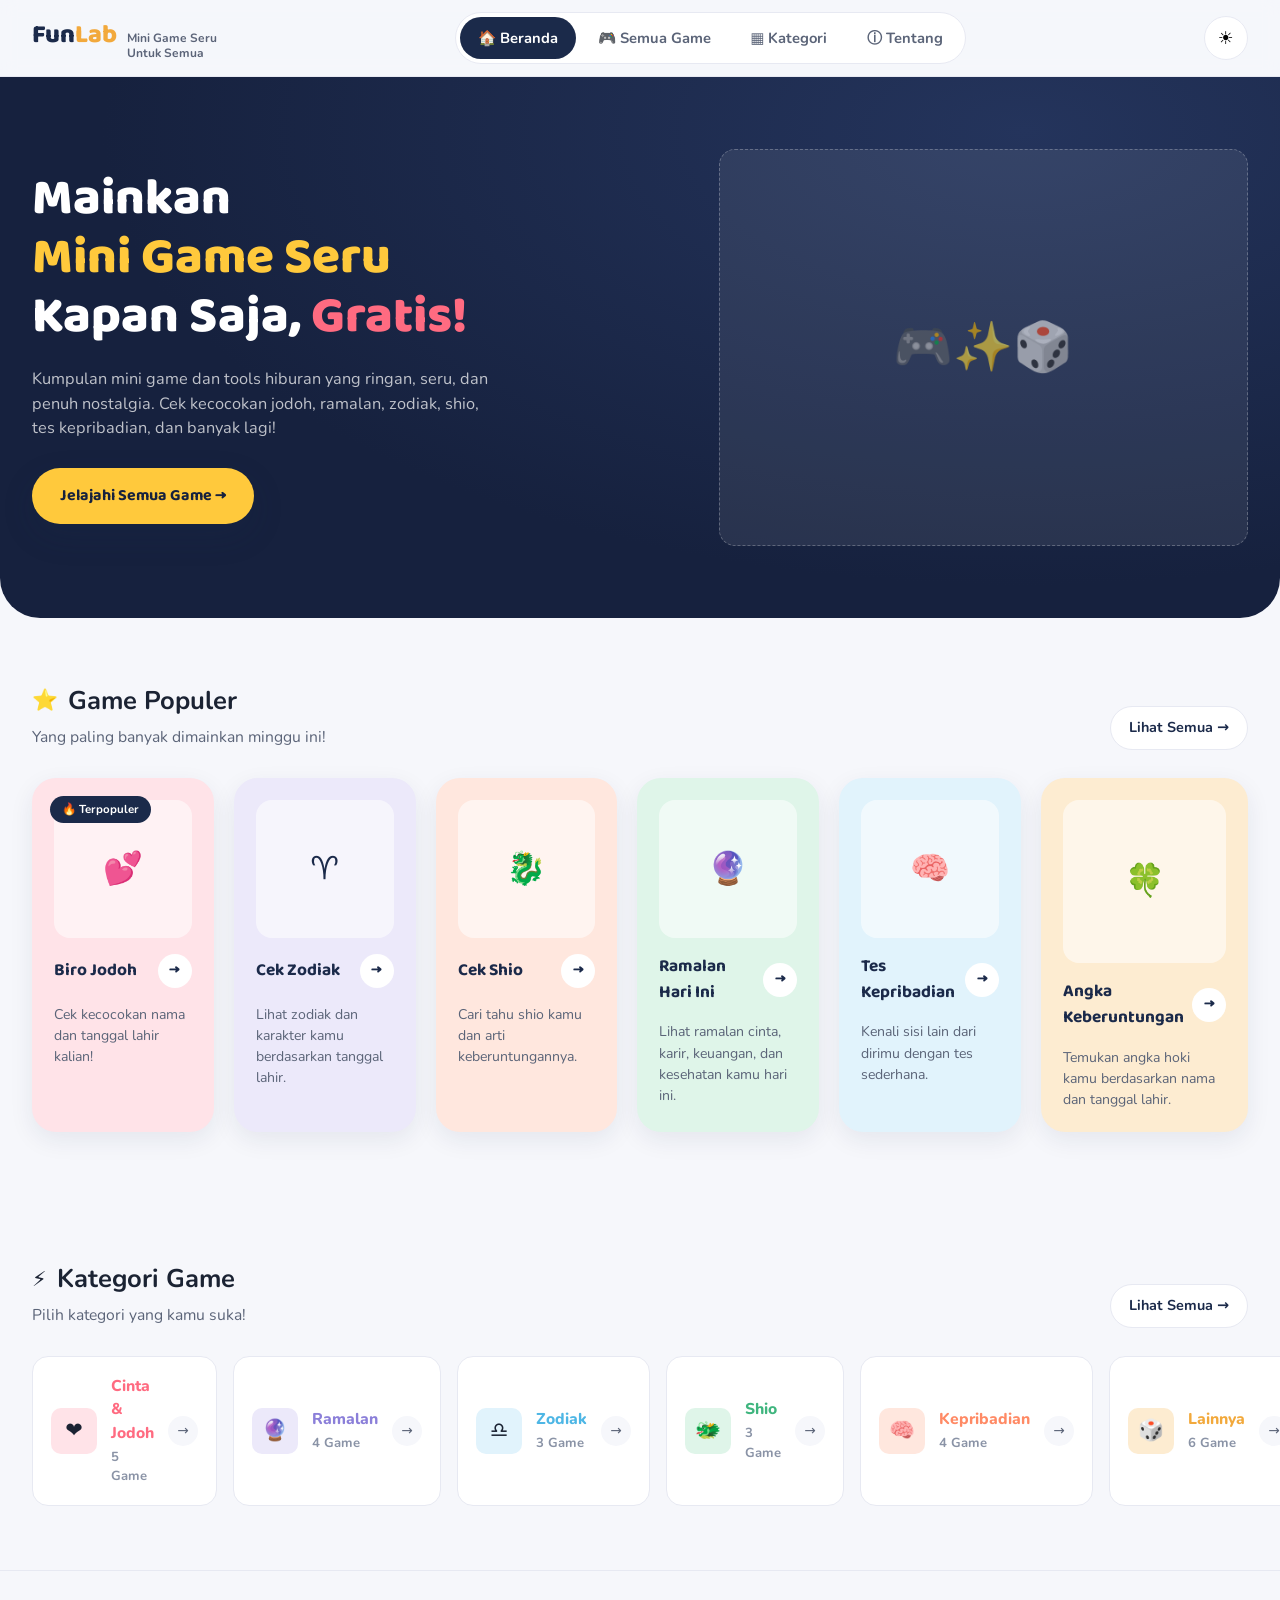
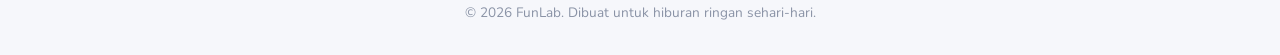
==== index.html @ c27fc66d "Add files via upload" ====
<!DOCTYPE html>
<html lang="id">
<head>
  <meta charset="UTF-8">
  <meta name="viewport" content="width=device-width, initial-scale=1.0">
  <title>FunLab — Mini Game Seru Untuk Semua</title>
  <meta name="description" content="Kumpulan mini game dan tools hiburan ringan: cek kecocokan jodoh, ramalan, zodiak, shio, tes kepribadian, dan banyak lagi.">
  <link rel="stylesheet" href="assets/css/style.css">
</head>
<body>

  <!-- ============ HEADER ============ -->
  <header class="site-header">
    <div class="container">
      <a href="index.html" class="logo">
        <span class="logo-mark">Fun<span>Lab</span></span>
        <span class="logo-tagline">Mini Game Seru<br>Untuk Semua</span>
      </a>

      <nav class="main-nav">
        <a href="index.html" class="active">🏠 Beranda</a>
        <a href="#game-populer">🎮 Semua Game</a>
        <a href="#kategori">▦ Kategori</a>
        <a href="#tentang">ⓘ Tentang</a>
      </nav>

      <button class="theme-toggle" aria-label="Ganti tema">☀️</button>
    </div>
  </header>

  <!-- ============ HERO ============ -->
  <section class="hero">
    <div class="container">
      <div class="hero-copy">
        <h1>Mainkan<br><span class="accent-yellow">Mini Game Seru</span><br>Kapan Saja, <span class="accent-coral">Gratis!</span></h1>
        <p>Kumpulan mini game dan tools hiburan yang ringan, seru, dan penuh nostalgia. Cek kecocokan jodoh, ramalan, zodiak, shio, tes kepribadian, dan banyak lagi!</p>
        <a href="#game-populer" class="btn-primary">Jelajahi Semua Game →</a>
      </div>
      <div class="hero-visual">
        <!-- Placeholder ilustrasi hero — ganti dengan <img src="assets/images/hero-banner.png"> -->
        <div class="img-placeholder" data-asset="hero-banner">🎮✨🎲</div>
      </div>
    </div>
  </section>

  <!-- ============ GAME POPULER ============ -->
  <section class="section" id="game-populer">
    <div class="container">
      <div class="section-head">
        <div>
          <div class="section-title"><span class="icon">⭐</span> Game Populer</div>
          <p class="section-sub">Yang paling banyak dimainkan minggu ini!</p>
        </div>
        <a href="#kategori" class="btn-ghost">Lihat Semua →</a>
      </div>

      <div class="game-grid">

        <a class="game-card" style="--card-bg: var(--coral-100)" href="games/biro-jodoh/index.html" target="_blank" rel="noopener">
          <span class="badge">🔥 Terpopuler</span>
          <div class="img-placeholder" data-asset="icon-biro-jodoh" style="--ph-color: rgba(255,255,255,0.55)">💕</div>
          <h3>Biro Jodoh <span class="arrow">→</span></h3>
          <p>Cek kecocokan nama dan tanggal lahir kalian!</p>
        </a>

        <a class="game-card" style="--card-bg: var(--purple-100)" href="games/cek-zodiak/index.html" target="_blank" rel="noopener">
          <div class="img-placeholder" data-asset="icon-cek-zodiak" style="--ph-color: rgba(255,255,255,0.55)">♈</div>
          <h3>Cek Zodiak <span class="arrow">→</span></h3>
          <p>Lihat zodiak dan karakter kamu berdasarkan tanggal lahir.</p>
        </a>

        <a class="game-card" style="--card-bg: var(--peach-100)" href="games/cek-shio/index.html" target="_blank" rel="noopener">
          <div class="img-placeholder" data-asset="icon-cek-shio" style="--ph-color: rgba(255,255,255,0.55)">🐉</div>
          <h3>Cek Shio <span class="arrow">→</span></h3>
          <p>Cari tahu shio kamu dan arti keberuntungannya.</p>
        </a>

        <a class="game-card" style="--card-bg: var(--green-100)" href="games/ramalan-hari-ini/index.html" target="_blank" rel="noopener">
          <div class="img-placeholder" data-asset="icon-ramalan" style="--ph-color: rgba(255,255,255,0.55)">🔮</div>
          <h3>Ramalan Hari Ini <span class="arrow">→</span></h3>
          <p>Lihat ramalan cinta, karir, keuangan, dan kesehatan kamu hari ini.</p>
        </a>

        <a class="game-card" style="--card-bg: var(--sky-100)" href="games/tes-kepribadian/index.html" target="_blank" rel="noopener">
          <div class="img-placeholder" data-asset="icon-kepribadian" style="--ph-color: rgba(255,255,255,0.55)">🧠</div>
          <h3>Tes Kepribadian <span class="arrow">→</span></h3>
          <p>Kenali sisi lain dari dirimu dengan tes sederhana.</p>
        </a>

        <a class="game-card" style="--card-bg: var(--gold-100)" href="games/angka-keberuntungan/index.html" target="_blank" rel="noopener">
          <div class="img-placeholder" data-asset="icon-angka" style="--ph-color: rgba(255,255,255,0.55)">🍀</div>
          <h3>Angka Keberuntungan <span class="arrow">→</span></h3>
          <p>Temukan angka hoki kamu berdasarkan nama dan tanggal lahir.</p>
        </a>

      </div>
    </div>
  </section>

  <!-- ============ KATEGORI ============ -->
  <section class="section" id="kategori">
    <div class="container">
      <div class="section-head">
        <div>
          <div class="section-title"><span class="icon">⚡</span> Kategori Game</div>
          <p class="section-sub">Pilih kategori yang kamu suka!</p>
        </div>
        <a href="#game-populer" class="btn-ghost">Lihat Semua →</a>
      </div>

      <div class="category-grid">

        <a class="category-card" href="#game-populer" style="--cat-bg: var(--coral-100); --cat-color: var(--coral-500)">
          <div class="icon-box">❤️</div>
          <div>
            <div class="cat-name">Cinta &amp; Jodoh</div>
            <div class="cat-count">5 Game</div>
          </div>
          <div class="cat-arrow">→</div>
        </a>

        <a class="category-card" href="#game-populer" style="--cat-bg: var(--purple-100); --cat-color: var(--purple-500)">
          <div class="icon-box">🔮</div>
          <div>
            <div class="cat-name">Ramalan</div>
            <div class="cat-count">4 Game</div>
          </div>
          <div class="cat-arrow">→</div>
        </a>

        <a class="category-card" href="#game-populer" style="--cat-bg: var(--sky-100); --cat-color: var(--sky-500)">
          <div class="icon-box">♎</div>
          <div>
            <div class="cat-name">Zodiak</div>
            <div class="cat-count">3 Game</div>
          </div>
          <div class="cat-arrow">→</div>
        </a>

        <a class="category-card" href="#game-populer" style="--cat-bg: var(--green-100); --cat-color: var(--green-500)">
          <div class="icon-box">🐲</div>
          <div>
            <div class="cat-name">Shio</div>
            <div class="cat-count">3 Game</div>
          </div>
          <div class="cat-arrow">→</div>
        </a>

        <a class="category-card" href="#game-populer" style="--cat-bg: var(--peach-100); --cat-color: var(--peach-500)">
          <div class="icon-box">🧠</div>
          <div>
            <div class="cat-name">Kepribadian</div>
            <div class="cat-count">4 Game</div>
          </div>
          <div class="cat-arrow">→</div>
        </a>

        <a class="category-card" href="#game-populer" style="--cat-bg: var(--gold-100); --cat-color: var(--gold-500)">
          <div class="icon-box">🎲</div>
          <div>
            <div class="cat-name">Lainnya</div>
            <div class="cat-count">6 Game</div>
          </div>
          <div class="cat-arrow">→</div>
        </a>

      </div>
    </div>
  </section>

  <!-- ============ FOOTER ============ -->
  <footer class="site-footer" id="tentang">
    <div class="container">
      <p>© 2026 FunLab. Dibuat untuk hiburan ringan sehari-hari.</p>
    </div>
  </footer>

  <script src="assets/js/main.js"></script>
</body>
</html>
---- assets/css/style.css ----
/* =========================================================
   FUNLAB — Global Stylesheet
   Dipakai oleh index.html dan semua halaman di /games/*
   ========================================================= */

@import url('https://fonts.googleapis.com/css2?family=Baloo+2:wght@500;600;700;800&family=Nunito:wght@400;600;700;800&display=swap');

:root {
  /* ---- Warna dasar ---- */
  --navy-900: #16213E;
  --navy-800: #1B2A4A;
  --navy-700: #24345C;

  --yellow-500: #FFC93C;
  --yellow-600: #F2A93C;

  --coral-500: #FF6B81;
  --coral-100: #FFE3E8;

  --purple-500: #8B7FD9;
  --purple-100: #ECE9FA;

  --peach-500: #FF8A65;
  --peach-100: #FFE7DE;

  --green-500: #3FB57E;
  --green-100: #DFF5E9;

  --sky-500: #4DB6E5;
  --sky-100: #E1F3FC;

  --gold-500: #F2A93C;
  --gold-100: #FDECD1;

  --bg: #F6F7FB;
  --surface: #FFFFFF;
  --text-900: #1B2333;
  --text-600: #5B6478;
  --text-400: #8A93A6;
  --border: #E7E9F2;

  /* ---- Tipografi ---- */
  --font-display: 'Baloo 2', system-ui, sans-serif;
  --font-body: 'Nunito', system-ui, sans-serif;

  /* ---- Radius & bayangan ---- */
  --radius-lg: 24px;
  --radius-md: 16px;
  --radius-sm: 10px;
  --radius-pill: 999px;

  --shadow-card: 0 8px 24px rgba(27, 42, 74, 0.08);
  --shadow-pop: 0 12px 32px rgba(27, 42, 74, 0.16);
}

* { box-sizing: border-box; }

html {
  scroll-behavior: smooth;
}

body {
  margin: 0;
  font-family: var(--font-body);
  background: var(--bg);
  color: var(--text-900);
  line-height: 1.5;
  -webkit-font-smoothing: antialiased;
}

h1, h2, h3, h4 {
  font-family: var(--font-display);
  margin: 0;
  color: var(--navy-800);
}

p { margin: 0; }

a { text-decoration: none; color: inherit; }

img { max-width: 100%; display: block; }

button { font-family: var(--font-body); cursor: pointer; border: none; }

.container {
  max-width: 1280px;
  margin: 0 auto;
  padding: 0 32px;
}

/* ---- Placeholder gambar ----
   Ganti elemen ini dengan <img src="..."> begitu aset asli sudah ada.
   Warna & ukuran bisa disesuaikan lewat --ph-color di inline style. */
.img-placeholder {
  --ph-color: var(--purple-100);
  background: var(--ph-color);
  border-radius: var(--radius-md);
  display: flex;
  align-items: center;
  justify-content: center;
  color: var(--navy-800);
  font-size: 2rem;
  overflow: hidden;
}

/* =========================================================
   HEADER
   ========================================================= */

.site-header {
  position: sticky;
  top: 0;
  z-index: 50;
  background: rgba(246, 247, 251, 0.9);
  backdrop-filter: blur(8px);
  border-bottom: 1px solid var(--border);
}

.site-header .container {
  display: flex;
  align-items: center;
  justify-content: space-between;
  gap: 24px;
  height: 76px;
}

.logo {
  display: flex;
  align-items: baseline;
  gap: 10px;
}

.logo-mark {
  font-family: var(--font-display);
  font-weight: 800;
  font-size: 1.6rem;
  color: var(--navy-800);
}

.logo-mark span { color: var(--yellow-600); }

.logo-tagline {
  font-size: 0.75rem;
  color: var(--text-600);
  font-weight: 700;
  line-height: 1.2;
  display: none;
}

@media (min-width: 720px) {
  .logo-tagline { display: block; }
}

.main-nav {
  display: flex;
  align-items: center;
  gap: 4px;
  background: var(--surface);
  border: 1px solid var(--border);
  border-radius: var(--radius-pill);
  padding: 4px;
}

.main-nav a {
  display: flex;
  align-items: center;
  gap: 6px;
  padding: 10px 18px;
  border-radius: var(--radius-pill);
  font-weight: 700;
  font-size: 0.92rem;
  color: var(--text-600);
  white-space: nowrap;
}

.main-nav a.active {
  background: var(--navy-800);
  color: #fff;
}

.main-nav { display: none; }

@media (min-width: 960px) {
  .main-nav { display: flex; }
}

.theme-toggle {
  width: 44px;
  height: 44px;
  border-radius: 50%;
  background: var(--surface);
  border: 1px solid var(--border);
  display: flex;
  align-items: center;
  justify-content: center;
  font-size: 1.1rem;
  flex-shrink: 0;
}

/* =========================================================
   HERO
   ========================================================= */

.hero {
  background: radial-gradient(120% 140% at 80% 10%, var(--navy-700) 0%, var(--navy-900) 60%);
  border-radius: 0 0 40px 40px;
  overflow: hidden;
  position: relative;
}

.hero .container {
  display: grid;
  grid-template-columns: 1fr;
  align-items: center;
  gap: 40px;
  padding-top: 56px;
  padding-bottom: 56px;
}

@media (min-width: 900px) {
  .hero .container {
    grid-template-columns: 1.1fr 0.9fr;
    padding-top: 72px;
    padding-bottom: 72px;
  }
}

.hero-copy {
  position: relative;
  z-index: 2;
  color: #fff;
}

.hero-copy h1 {
  color: #fff;
  font-size: clamp(2.2rem, 5vw, 3.2rem);
  font-weight: 800;
  line-height: 1.15;
  margin-bottom: 20px;
}

.hero-copy h1 .accent-yellow { color: var(--yellow-500); }
.hero-copy h1 .accent-coral { color: var(--coral-500); }

.hero-copy p {
  color: rgba(255,255,255,0.72);
  font-size: 1.02rem;
  max-width: 46ch;
  margin-bottom: 28px;
}

.btn-primary {
  display: inline-flex;
  align-items: center;
  gap: 10px;
  background: var(--yellow-500);
  color: var(--navy-900);
  font-family: var(--font-display);
  font-weight: 700;
  font-size: 1rem;
  padding: 16px 28px;
  border-radius: var(--radius-pill);
  box-shadow: var(--shadow-pop);
  transition: transform 0.15s ease;
}

.btn-primary:hover { transform: translateY(-2px); }

.hero-visual {
  position: relative;
  z-index: 1;
  display: flex;
  align-items: center;
  justify-content: center;
}

.hero-visual .img-placeholder {
  width: 100%;
  aspect-ratio: 4 / 3;
  --ph-color: rgba(255,255,255,0.08);
  color: rgba(255,255,255,0.6);
  font-size: 3rem;
  border: 1.5px dashed rgba(255,255,255,0.25);
}

/* =========================================================
   SECTIONS
   ========================================================= */

.section {
  padding: 64px 0;
}

.section-head {
  display: flex;
  align-items: flex-end;
  justify-content: space-between;
  gap: 20px;
  margin-bottom: 28px;
}

.section-title {
  display: flex;
  align-items: center;
  gap: 10px;
  font-size: 1.6rem;
  font-weight: 700;
  margin-bottom: 6px;
}

.section-title .icon { font-size: 1.3rem; }

.section-sub {
  color: var(--text-600);
  font-size: 0.98rem;
}

.btn-ghost {
  display: inline-flex;
  align-items: center;
  gap: 8px;
  background: var(--surface);
  border: 1px solid var(--border);
  padding: 10px 18px;
  border-radius: var(--radius-pill);
  font-weight: 700;
  font-size: 0.9rem;
  color: var(--navy-800);
  white-space: nowrap;
}

/* ---- Grid kartu game populer ---- */

.game-grid {
  display: grid;
  grid-template-columns: repeat(2, 1fr);
  gap: 20px;
}

@media (min-width: 720px) {
  .game-grid { grid-template-columns: repeat(3, 1fr); }
}

@media (min-width: 1080px) {
  .game-grid { grid-template-columns: repeat(6, 1fr); }
}

.game-card {
  background: var(--card-bg, var(--purple-100));
  border-radius: var(--radius-lg);
  padding: 22px;
  display: flex;
  flex-direction: column;
  gap: 16px;
  box-shadow: var(--shadow-card);
  position: relative;
  transition: transform 0.15s ease, box-shadow 0.15s ease;
}

.game-card:hover {
  transform: translateY(-4px);
  box-shadow: var(--shadow-pop);
}

.game-card .img-placeholder {
  width: 100%;
  aspect-ratio: 1 / 1;
  --ph-color: rgba(255,255,255,0.55);
}

.game-card .badge {
  position: absolute;
  top: 18px;
  left: 18px;
  background: var(--navy-800);
  color: #fff;
  font-size: 0.72rem;
  font-weight: 700;
  padding: 5px 12px;
  border-radius: var(--radius-pill);
}

.game-card h3 {
  font-size: 1.08rem;
  display: flex;
  align-items: center;
  justify-content: space-between;
  gap: 8px;
}

.game-card .arrow {
  width: 34px;
  height: 34px;
  border-radius: 50%;
  background: #fff;
  display: flex;
  align-items: center;
  justify-content: center;
  flex-shrink: 0;
  font-size: 0.95rem;
  color: var(--navy-800);
}

.game-card p {
  color: var(--text-600);
  font-size: 0.88rem;
  flex: 1;
}

/* ---- Kategori ---- */

.category-grid {
  display: grid;
  grid-template-columns: 1fr;
  gap: 16px;
}

@media (min-width: 640px) {
  .category-grid { grid-template-columns: repeat(2, 1fr); }
}

@media (min-width: 960px) {
  .category-grid { grid-template-columns: repeat(3, 1fr); }
}

@media (min-width: 1200px) {
  .category-grid { grid-template-columns: repeat(6, 1fr); }
}

.category-card {
  background: var(--surface);
  border: 1px solid var(--border);
  border-radius: var(--radius-md);
  padding: 18px;
  display: flex;
  align-items: center;
  gap: 14px;
}

.category-card .icon-box {
  width: 46px;
  height: 46px;
  border-radius: var(--radius-sm);
  background: var(--cat-bg, var(--coral-100));
  display: flex;
  align-items: center;
  justify-content: center;
  font-size: 1.3rem;
  flex-shrink: 0;
}

.category-card .cat-name {
  font-weight: 800;
  font-size: 0.98rem;
  color: var(--cat-color, var(--coral-500));
  margin-bottom: 2px;
}

.category-card .cat-count {
  font-size: 0.82rem;
  color: var(--text-400);
  font-weight: 700;
}

.category-card .cat-arrow {
  margin-left: auto;
  width: 30px;
  height: 30px;
  border-radius: 50%;
  background: var(--bg);
  display: flex;
  align-items: center;
  justify-content: center;
  font-size: 0.85rem;
  color: var(--text-600);
  flex-shrink: 0;
}

/* =========================================================
   FOOTER
   ========================================================= */

.site-footer {
  border-top: 1px solid var(--border);
  padding: 32px 0;
  color: var(--text-400);
  font-size: 0.85rem;
  text-align: center;
}

/* =========================================================
   MODE GELAP
   Diaktifkan lewat tombol ☀️/🌙 di header (lihat main.js)
   ========================================================= */

body[data-theme="dark"] {
  --bg: #0F1524;
  --surface: #1B2333;
  --text-900: #F2F4FA;
  --text-600: #AEB6CC;
  --text-400: #7C859E;
  --border: #2A3350;
}

body[data-theme="dark"] .site-header {
  background: rgba(15, 21, 36, 0.85);
}

body[data-theme="dark"] h1,
body[data-theme="dark"] h2,
body[data-theme="dark"] h3,
body[data-theme="dark"] h4 {
  color: var(--text-900);
}

/* =========================================================
   HALAMAN GAME (placeholder)
   ========================================================= */

.game-page-hero {
  padding: 48px 0 32px;
}

.game-page-hero .back-link {
  display: inline-flex;
  align-items: center;
  gap: 8px;
  font-weight: 700;
  color: var(--text-600);
  margin-bottom: 20px;
  font-size: 0.92rem;
}

.game-page-hero .icon-box {
  width: 72px;
  height: 72px;
  border-radius: var(--radius-md);
  display: flex;
  align-items: center;
  justify-content: center;
  font-size: 2.2rem;
  margin-bottom: 20px;
  background: var(--cat-bg, var(--purple-100));
}

.game-page-hero h1 {
  font-size: clamp(1.8rem, 4vw, 2.4rem);
  margin-bottom: 12px;
}

.game-page-hero p {
  color: var(--text-600);
  max-width: 60ch;
  font-size: 1rem;
}

.game-panel {
  background: var(--surface);
  border: 1px solid var(--border);
  border-radius: var(--radius-lg);
  padding: 32px;
  box-shadow: var(--shadow-card);
}

.coming-soon {
  display: flex;
  flex-direction: column;
  align-items: center;
  text-align: center;
  gap: 14px;
  padding: 48px 20px;
}

.coming-soon .img-placeholder {
  width: 140px;
  height: 140px;
  border-radius: var(--radius-lg);
  font-size: 3rem;
}

.coming-soon h2 {
  font-size: 1.3rem;
}

.coming-soon p {
  color: var(--text-600);
  max-width: 42ch;
}
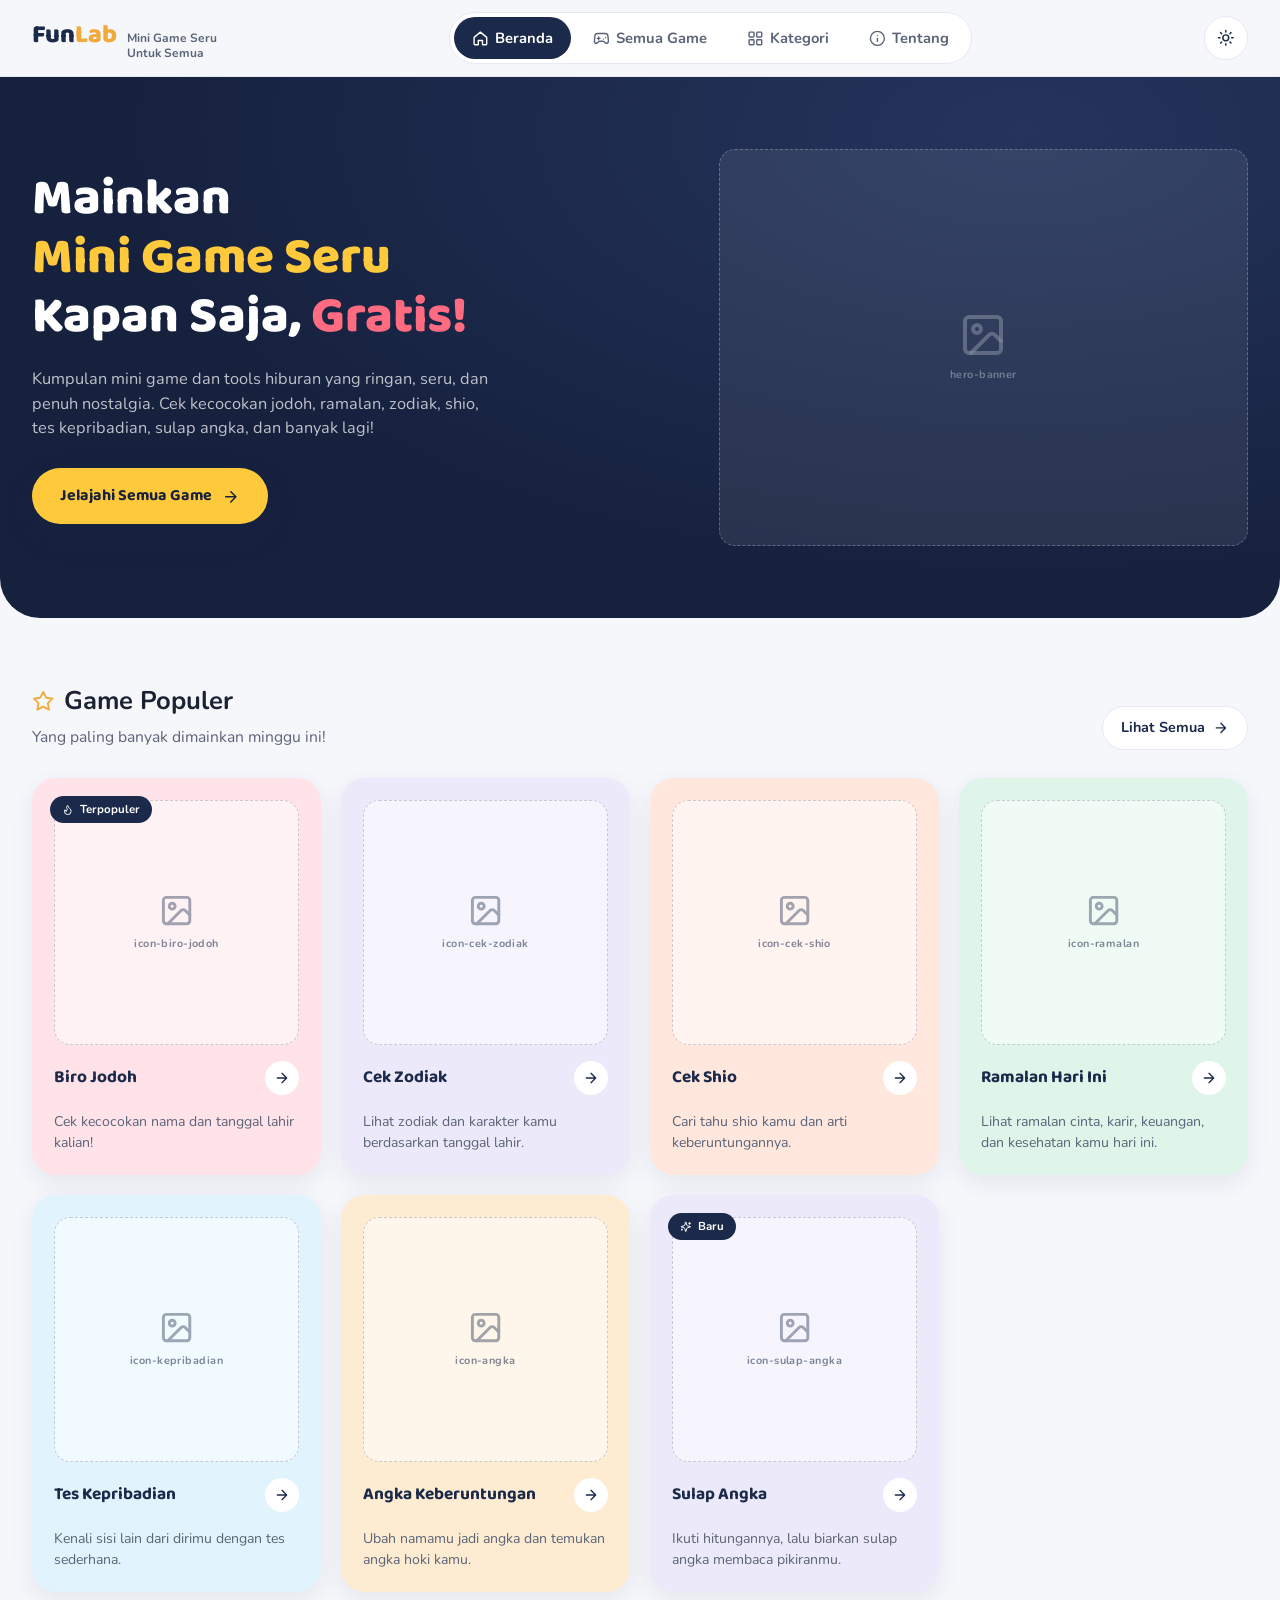
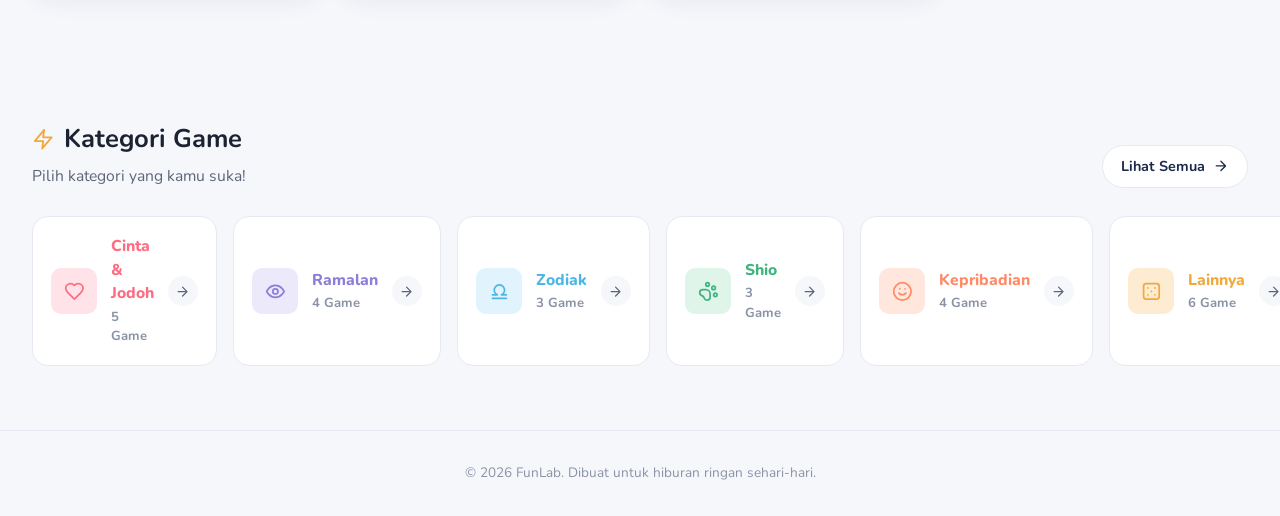
==== commit f7cfe9a0: "Add files via upload" ====
--- a/index.html
+++ b/index.html
@@ -4,7 +4,7 @@
   <meta charset="UTF-8">
   <meta name="viewport" content="width=device-width, initial-scale=1.0">
   <title>FunLab — Mini Game Seru Untuk Semua</title>
-  <meta name="description" content="Kumpulan mini game dan tools hiburan ringan: cek kecocokan jodoh, ramalan, zodiak, shio, tes kepribadian, dan banyak lagi.">
+  <meta name="description" content="Kumpulan mini game dan tools hiburan ringan: cek kecocokan jodoh, ramalan, zodiak, shio, tes kepribadian, sulap angka, dan banyak lagi.">
   <link rel="stylesheet" href="assets/css/style.css">
 </head>
 <body>
@@ -18,13 +18,13 @@
       </a>
 
       <nav class="main-nav">
-        <a href="index.html" class="active">🏠 Beranda</a>
-        <a href="#game-populer">🎮 Semua Game</a>
-        <a href="#kategori">▦ Kategori</a>
-        <a href="#tentang">ⓘ Tentang</a>
+        <a href="index.html" class="active"><i data-icon="home"></i> Beranda</a>
+        <a href="#game-populer"><i data-icon="gamepad"></i> Semua Game</a>
+        <a href="#kategori"><i data-icon="grid"></i> Kategori</a>
+        <a href="#tentang"><i data-icon="info"></i> Tentang</a>
       </nav>
 
-      <button class="theme-toggle" aria-label="Ganti tema">☀️</button>
+      <button class="theme-toggle" type="button" aria-label="Ganti tema"></button>
     </div>
   </header>
 
@@ -33,12 +33,12 @@
     <div class="container">
       <div class="hero-copy">
         <h1>Mainkan<br><span class="accent-yellow">Mini Game Seru</span><br>Kapan Saja, <span class="accent-coral">Gratis!</span></h1>
-        <p>Kumpulan mini game dan tools hiburan yang ringan, seru, dan penuh nostalgia. Cek kecocokan jodoh, ramalan, zodiak, shio, tes kepribadian, dan banyak lagi!</p>
-        <a href="#game-populer" class="btn-primary">Jelajahi Semua Game →</a>
+        <p>Kumpulan mini game dan tools hiburan yang ringan, seru, dan penuh nostalgia. Cek kecocokan jodoh, ramalan, zodiak, shio, tes kepribadian, sulap angka, dan banyak lagi!</p>
+        <a href="#game-populer" class="btn-primary">Jelajahi Semua Game <i data-icon="arrow-right"></i></a>
       </div>
       <div class="hero-visual">
-        <!-- Placeholder ilustrasi hero — ganti dengan <img src="assets/images/hero-banner.png"> -->
-        <div class="img-placeholder" data-asset="hero-banner">🎮✨🎲</div>
+        <!-- Placeholder ilustrasi hero — ganti dengan <img src="assets/images/hero-banner.png" alt="..."> -->
+        <div class="img-placeholder" data-asset="hero-banner"><i data-icon="image"></i></div>
       </div>
     </div>
   </section>
@@ -48,49 +48,56 @@
     <div class="container">
       <div class="section-head">
         <div>
-          <div class="section-title"><span class="icon">⭐</span> Game Populer</div>
+          <div class="section-title"><span class="icon"><i data-icon="star"></i></span> Game Populer</div>
           <p class="section-sub">Yang paling banyak dimainkan minggu ini!</p>
         </div>
-        <a href="#kategori" class="btn-ghost">Lihat Semua →</a>
+        <a href="#kategori" class="btn-ghost">Lihat Semua <i data-icon="arrow-right"></i></a>
       </div>
 
       <div class="game-grid">
 
         <a class="game-card" style="--card-bg: var(--coral-100)" href="games/biro-jodoh/index.html" target="_blank" rel="noopener">
-          <span class="badge">🔥 Terpopuler</span>
-          <div class="img-placeholder" data-asset="icon-biro-jodoh" style="--ph-color: rgba(255,255,255,0.55)">💕</div>
-          <h3>Biro Jodoh <span class="arrow">→</span></h3>
+          <span class="badge"><i data-icon="flame"></i> Terpopuler</span>
+          <div class="img-placeholder" data-asset="icon-biro-jodoh" style="--ph-color: rgba(255,255,255,0.55)"><i data-icon="image"></i></div>
+          <h3>Biro Jodoh <span class="arrow"><i data-icon="arrow-right"></i></span></h3>
           <p>Cek kecocokan nama dan tanggal lahir kalian!</p>
         </a>
 
         <a class="game-card" style="--card-bg: var(--purple-100)" href="games/cek-zodiak/index.html" target="_blank" rel="noopener">
-          <div class="img-placeholder" data-asset="icon-cek-zodiak" style="--ph-color: rgba(255,255,255,0.55)">♈</div>
-          <h3>Cek Zodiak <span class="arrow">→</span></h3>
+          <div class="img-placeholder" data-asset="icon-cek-zodiak" style="--ph-color: rgba(255,255,255,0.55)"><i data-icon="image"></i></div>
+          <h3>Cek Zodiak <span class="arrow"><i data-icon="arrow-right"></i></span></h3>
           <p>Lihat zodiak dan karakter kamu berdasarkan tanggal lahir.</p>
         </a>
 
         <a class="game-card" style="--card-bg: var(--peach-100)" href="games/cek-shio/index.html" target="_blank" rel="noopener">
-          <div class="img-placeholder" data-asset="icon-cek-shio" style="--ph-color: rgba(255,255,255,0.55)">🐉</div>
-          <h3>Cek Shio <span class="arrow">→</span></h3>
+          <div class="img-placeholder" data-asset="icon-cek-shio" style="--ph-color: rgba(255,255,255,0.55)"><i data-icon="image"></i></div>
+          <h3>Cek Shio <span class="arrow"><i data-icon="arrow-right"></i></span></h3>
           <p>Cari tahu shio kamu dan arti keberuntungannya.</p>
         </a>
 
         <a class="game-card" style="--card-bg: var(--green-100)" href="games/ramalan-hari-ini/index.html" target="_blank" rel="noopener">
-          <div class="img-placeholder" data-asset="icon-ramalan" style="--ph-color: rgba(255,255,255,0.55)">🔮</div>
-          <h3>Ramalan Hari Ini <span class="arrow">→</span></h3>
+          <div class="img-placeholder" data-asset="icon-ramalan" style="--ph-color: rgba(255,255,255,0.55)"><i data-icon="image"></i></div>
+          <h3>Ramalan Hari Ini <span class="arrow"><i data-icon="arrow-right"></i></span></h3>
           <p>Lihat ramalan cinta, karir, keuangan, dan kesehatan kamu hari ini.</p>
         </a>
 
         <a class="game-card" style="--card-bg: var(--sky-100)" href="games/tes-kepribadian/index.html" target="_blank" rel="noopener">
-          <div class="img-placeholder" data-asset="icon-kepribadian" style="--ph-color: rgba(255,255,255,0.55)">🧠</div>
-          <h3>Tes Kepribadian <span class="arrow">→</span></h3>
+          <div class="img-placeholder" data-asset="icon-kepribadian" style="--ph-color: rgba(255,255,255,0.55)"><i data-icon="image"></i></div>
+          <h3>Tes Kepribadian <span class="arrow"><i data-icon="arrow-right"></i></span></h3>
           <p>Kenali sisi lain dari dirimu dengan tes sederhana.</p>
         </a>
 
         <a class="game-card" style="--card-bg: var(--gold-100)" href="games/angka-keberuntungan/index.html" target="_blank" rel="noopener">
-          <div class="img-placeholder" data-asset="icon-angka" style="--ph-color: rgba(255,255,255,0.55)">🍀</div>
-          <h3>Angka Keberuntungan <span class="arrow">→</span></h3>
-          <p>Temukan angka hoki kamu berdasarkan nama dan tanggal lahir.</p>
+          <div class="img-placeholder" data-asset="icon-angka" style="--ph-color: rgba(255,255,255,0.55)"><i data-icon="image"></i></div>
+          <h3>Angka Keberuntungan <span class="arrow"><i data-icon="arrow-right"></i></span></h3>
+          <p>Ubah namamu jadi angka dan temukan angka hoki kamu.</p>
+        </a>
+
+        <a class="game-card" style="--card-bg: var(--purple-100)" href="games/sulap-angka/index.html" target="_blank" rel="noopener">
+          <span class="badge"><i data-icon="sparkles"></i> Baru</span>
+          <div class="img-placeholder" data-asset="icon-sulap-angka" style="--ph-color: rgba(255,255,255,0.55)"><i data-icon="image"></i></div>
+          <h3>Sulap Angka <span class="arrow"><i data-icon="arrow-right"></i></span></h3>
+          <p>Ikuti hitungannya, lalu biarkan sulap angka membaca pikiranmu.</p>
         </a>
 
       </div>
@@ -102,66 +109,66 @@
     <div class="container">
       <div class="section-head">
         <div>
-          <div class="section-title"><span class="icon">⚡</span> Kategori Game</div>
+          <div class="section-title"><span class="icon"><i data-icon="zap"></i></span> Kategori Game</div>
           <p class="section-sub">Pilih kategori yang kamu suka!</p>
         </div>
-        <a href="#game-populer" class="btn-ghost">Lihat Semua →</a>
+        <a href="#game-populer" class="btn-ghost">Lihat Semua <i data-icon="arrow-right"></i></a>
       </div>
 
       <div class="category-grid">
 
         <a class="category-card" href="#game-populer" style="--cat-bg: var(--coral-100); --cat-color: var(--coral-500)">
-          <div class="icon-box">❤️</div>
+          <div class="icon-box"><i data-icon="heart"></i></div>
           <div>
             <div class="cat-name">Cinta &amp; Jodoh</div>
             <div class="cat-count">5 Game</div>
           </div>
-          <div class="cat-arrow">→</div>
+          <div class="cat-arrow"><i data-icon="arrow-right"></i></div>
         </a>
 
         <a class="category-card" href="#game-populer" style="--cat-bg: var(--purple-100); --cat-color: var(--purple-500)">
-          <div class="icon-box">🔮</div>
+          <div class="icon-box"><i data-icon="eye"></i></div>
           <div>
             <div class="cat-name">Ramalan</div>
             <div class="cat-count">4 Game</div>
           </div>
-          <div class="cat-arrow">→</div>
+          <div class="cat-arrow"><i data-icon="arrow-right"></i></div>
         </a>
 
         <a class="category-card" href="#game-populer" style="--cat-bg: var(--sky-100); --cat-color: var(--sky-500)">
-          <div class="icon-box">♎</div>
+          <div class="icon-box"><i data-icon="z-libra"></i></div>
           <div>
             <div class="cat-name">Zodiak</div>
             <div class="cat-count">3 Game</div>
           </div>
-          <div class="cat-arrow">→</div>
+          <div class="cat-arrow"><i data-icon="arrow-right"></i></div>
         </a>
 
         <a class="category-card" href="#game-populer" style="--cat-bg: var(--green-100); --cat-color: var(--green-500)">
-          <div class="icon-box">🐲</div>
+          <div class="icon-box"><i data-icon="paw"></i></div>
           <div>
             <div class="cat-name">Shio</div>
             <div class="cat-count">3 Game</div>
           </div>
-          <div class="cat-arrow">→</div>
+          <div class="cat-arrow"><i data-icon="arrow-right"></i></div>
         </a>
 
         <a class="category-card" href="#game-populer" style="--cat-bg: var(--peach-100); --cat-color: var(--peach-500)">
-          <div class="icon-box">🧠</div>
+          <div class="icon-box"><i data-icon="smile"></i></div>
           <div>
             <div class="cat-name">Kepribadian</div>
             <div class="cat-count">4 Game</div>
           </div>
-          <div class="cat-arrow">→</div>
+          <div class="cat-arrow"><i data-icon="arrow-right"></i></div>
         </a>
 
         <a class="category-card" href="#game-populer" style="--cat-bg: var(--gold-100); --cat-color: var(--gold-500)">
-          <div class="icon-box">🎲</div>
+          <div class="icon-box"><i data-icon="dice"></i></div>
           <div>
             <div class="cat-name">Lainnya</div>
             <div class="cat-count">6 Game</div>
           </div>
-          <div class="cat-arrow">→</div>
+          <div class="cat-arrow"><i data-icon="arrow-right"></i></div>
         </a>
 
       </div>
@@ -175,6 +182,7 @@
     </div>
   </footer>
 
+  <script src="assets/js/icons.js"></script>
   <script src="assets/js/main.js"></script>
 </body>
 </html>
--- a/assets/css/style.css
+++ b/assets/css/style.css
@@ -89,18 +89,33 @@
 }
 
 /* ---- Placeholder gambar ----
-   Ganti elemen ini dengan <img src="..."> begitu aset asli sudah ada.
-   Warna & ukuran bisa disesuaikan lewat --ph-color di inline style. */
+   Kotak kosong penanda tempat aset. Label kecil di bawah icon menunjukkan
+   nama aset (atribut data-asset). Ganti elemen ini dengan <img src="...">
+   begitu aset asli sudah ada. Warna diatur lewat --ph-color di inline style. */
 .img-placeholder {
   --ph-color: var(--purple-100);
   background: var(--ph-color);
   border-radius: var(--radius-md);
   display: flex;
-  align-items: center;
-  justify-content: center;
+  flex-direction: column;
+  align-items: center;
+  justify-content: center;
+  gap: 8px;
   color: var(--navy-800);
-  font-size: 2rem;
+  font-size: 2.2rem;
   overflow: hidden;
+  border: 1.5px dashed rgba(27, 42, 74, 0.22);
+}
+
+.img-placeholder .fl-icon { opacity: 0.4; }
+
+.img-placeholder::after {
+  content: attr(data-asset);
+  font-family: var(--font-body);
+  font-size: 0.68rem;
+  font-weight: 700;
+  letter-spacing: 0.04em;
+  opacity: 0.55;
 }
 
 /* =========================================================
@@ -280,7 +295,7 @@
   --ph-color: rgba(255,255,255,0.08);
   color: rgba(255,255,255,0.6);
   font-size: 3rem;
-  border: 1.5px dashed rgba(255,255,255,0.25);
+  border-color: rgba(255,255,255,0.25);
 }
 
 /* =========================================================
@@ -342,7 +357,7 @@
 }
 
 @media (min-width: 1080px) {
-  .game-grid { grid-template-columns: repeat(6, 1fr); }
+  .game-grid { grid-template-columns: repeat(4, 1fr); }
 }
 
 .game-card {
@@ -490,7 +505,7 @@
 
 /* =========================================================
    MODE GELAP
-   Diaktifkan lewat tombol ☀️/🌙 di header (lihat main.js)
+   Diaktifkan lewat tombol tema di header (lihat main.js)
    ========================================================= */
 
 body[data-theme="dark"] {
@@ -586,3 +601,157 @@
   color: var(--text-600);
   max-width: 42ch;
 }
+
+/* =========================================================
+   IKON (SVG inline — lihat assets/js/icons.js)
+   ========================================================= */
+
+[data-icon] {
+  display: inline-flex;
+  align-items: center;
+  justify-content: center;
+  font-style: normal;
+  line-height: 0;
+}
+
+.fl-icon {
+  width: 1em;
+  height: 1em;
+  flex-shrink: 0;
+}
+
+.main-nav a .fl-icon { font-size: 1.05rem; }
+
+.section-title .icon {
+  display: inline-flex;
+  font-size: 1.4rem;
+  color: var(--yellow-600);
+}
+
+.btn-primary .fl-icon,
+.btn-ghost .fl-icon { font-size: 1.1em; }
+
+.theme-toggle { color: var(--navy-800); }
+body[data-theme="dark"] .theme-toggle { color: var(--yellow-500); }
+
+.game-card .badge {
+  display: inline-flex;
+  align-items: center;
+  gap: 6px;
+}
+
+.game-card .arrow .fl-icon { font-size: 1rem; }
+.category-card .icon-box { color: var(--cat-color, var(--coral-500)); }
+.game-page-hero .icon-box { color: var(--navy-800); }
+.category-card .cat-arrow .fl-icon { font-size: 0.95rem; }
+
+.back-link .fl-icon { font-size: 1.1em; }
+
+@keyframes fl-spin { to { transform: rotate(360deg); } }
+
+/* =========================================================
+   KOMPONEN GAME (dipakai bersama oleh halaman /games/*)
+   ========================================================= */
+
+[hidden] { display: none !important; }
+
+button:focus-visible,
+a:focus-visible,
+.input:focus-visible,
+.select:focus-visible {
+  outline: 3px solid var(--purple-500);
+  outline-offset: 2px;
+}
+
+.form-field label {
+  display: block;
+  font-weight: 800;
+  font-size: 0.85rem;
+  color: var(--text-600);
+  margin-bottom: 6px;
+}
+
+.input,
+.select {
+  width: 100%;
+  padding: 13px 14px;
+  border: 1.5px solid var(--border);
+  border-radius: var(--radius-sm);
+  background: var(--surface);
+  color: var(--text-900);
+  font-family: var(--font-body);
+  font-size: 1rem;
+}
+
+.input::placeholder { color: var(--text-400); }
+
+.input:focus,
+.select:focus {
+  outline: none;
+  border-color: var(--purple-500);
+  box-shadow: 0 0 0 3px rgba(139, 127, 217, 0.25);
+}
+
+.btn {
+  display: inline-flex;
+  align-items: center;
+  justify-content: center;
+  gap: 10px;
+  padding: 14px 26px;
+  border-radius: var(--radius-pill);
+  font-family: var(--font-display);
+  font-weight: 700;
+  font-size: 1rem;
+  transition: transform 0.15s ease, filter 0.15s ease;
+}
+
+.btn .fl-icon { font-size: 1.15em; }
+.btn:hover:not(:disabled) { transform: translateY(-2px); }
+.btn:disabled { opacity: 0.5; cursor: not-allowed; }
+.btn-block { width: 100%; }
+
+.btn-secondary {
+  background: var(--bg);
+  border: 1px solid var(--border);
+  color: var(--text-900);
+}
+
+.form-error {
+  margin-top: 14px;
+  text-align: center;
+  font-weight: 800;
+  color: var(--coral-500);
+}
+
+.note {
+  text-align: center;
+  color: var(--text-400);
+  font-size: 0.82rem;
+  margin-top: 12px;
+}
+
+.pill {
+  display: inline-flex;
+  align-items: center;
+  gap: 6px;
+  background: var(--surface);
+  border: 1px solid var(--border);
+  border-radius: var(--radius-pill);
+  padding: 7px 14px;
+  font-weight: 800;
+  font-size: 0.85rem;
+}
+
+/* Kartu pastel di mode gelap: teks harus tetap gelap agar terbaca */
+body[data-theme="dark"] .game-card h3 { color: var(--navy-800); }
+body[data-theme="dark"] .game-card p { color: #4A5468; }
+body[data-theme="dark"] .coming-soon .img-placeholder { color: var(--navy-800); }
+
+@media (prefers-reduced-motion: reduce) {
+  *, *::before, *::after {
+    animation-duration: 0.01ms !important;
+    animation-iteration-count: 1 !important;
+    transition-duration: 0.01ms !important;
+    scroll-behavior: auto !important;
+  }
+}
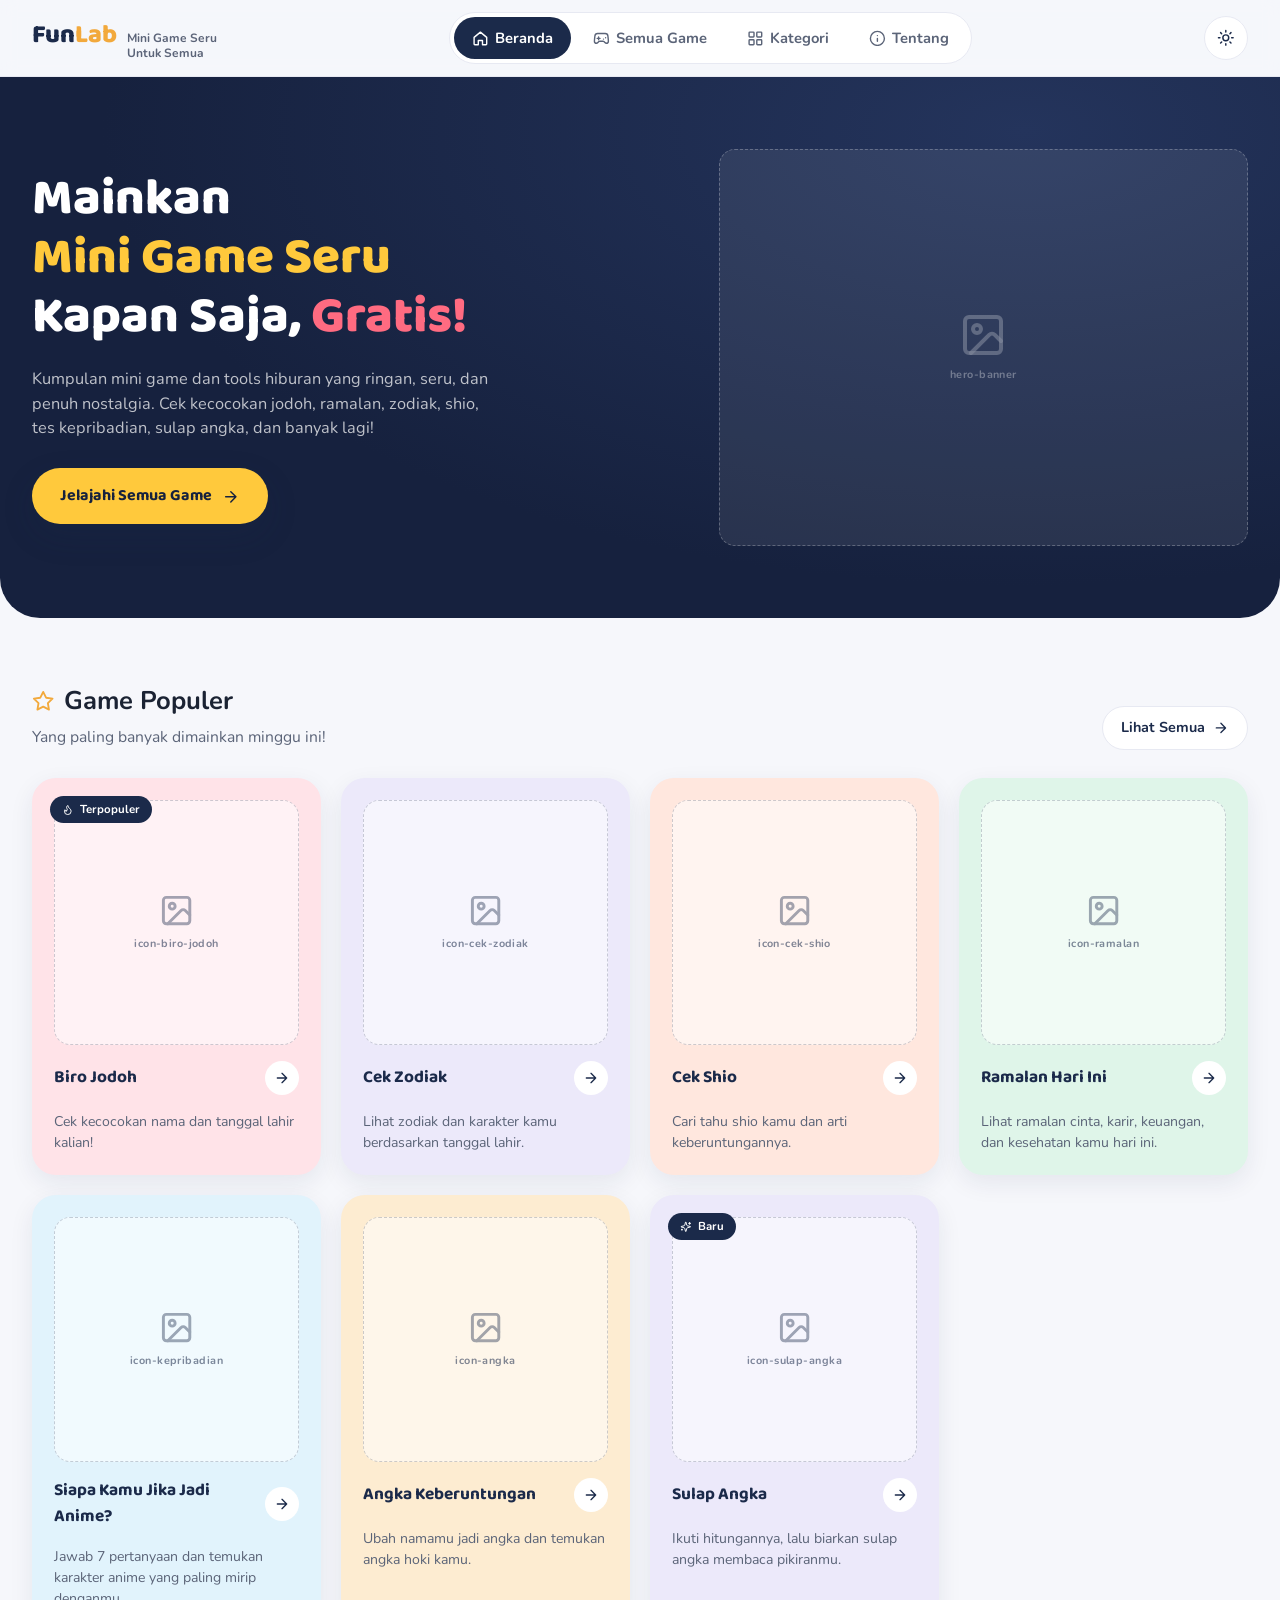
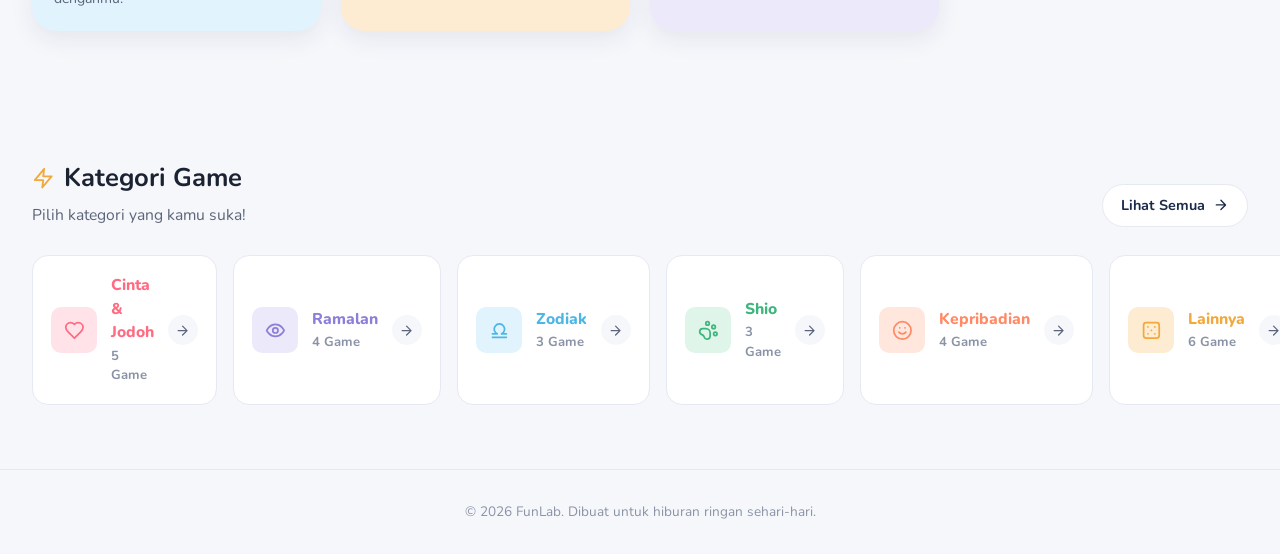
==== commit 18e62ed7: "Add files via upload" ====
--- a/index.html
+++ b/index.html
@@ -83,8 +83,8 @@
 
         <a class="game-card" style="--card-bg: var(--sky-100)" href="games/tes-kepribadian/index.html" target="_blank" rel="noopener">
           <div class="img-placeholder" data-asset="icon-kepribadian" style="--ph-color: rgba(255,255,255,0.55)"><i data-icon="image"></i></div>
-          <h3>Tes Kepribadian <span class="arrow"><i data-icon="arrow-right"></i></span></h3>
-          <p>Kenali sisi lain dari dirimu dengan tes sederhana.</p>
+          <h3>Siapa Kamu Jika Jadi Anime? <span class="arrow"><i data-icon="arrow-right"></i></span></h3>
+          <p>Jawab 7 pertanyaan dan temukan karakter anime yang paling mirip denganmu.</p>
         </a>
 
         <a class="game-card" style="--card-bg: var(--gold-100)" href="games/angka-keberuntungan/index.html" target="_blank" rel="noopener">
--- a/assets/css/style.css
+++ b/assets/css/style.css
@@ -536,16 +536,6 @@
   padding: 48px 0 32px;
 }
 
-.game-page-hero .back-link {
-  display: inline-flex;
-  align-items: center;
-  gap: 8px;
-  font-weight: 700;
-  color: var(--text-600);
-  margin-bottom: 20px;
-  font-size: 0.92rem;
-}
-
 .game-page-hero .icon-box {
   width: 72px;
   height: 72px;
@@ -644,8 +634,6 @@
 .category-card .icon-box { color: var(--cat-color, var(--coral-500)); }
 .game-page-hero .icon-box { color: var(--navy-800); }
 .category-card .cat-arrow .fl-icon { font-size: 0.95rem; }
-
-.back-link .fl-icon { font-size: 1.1em; }
 
 @keyframes fl-spin { to { transform: rotate(360deg); } }
 
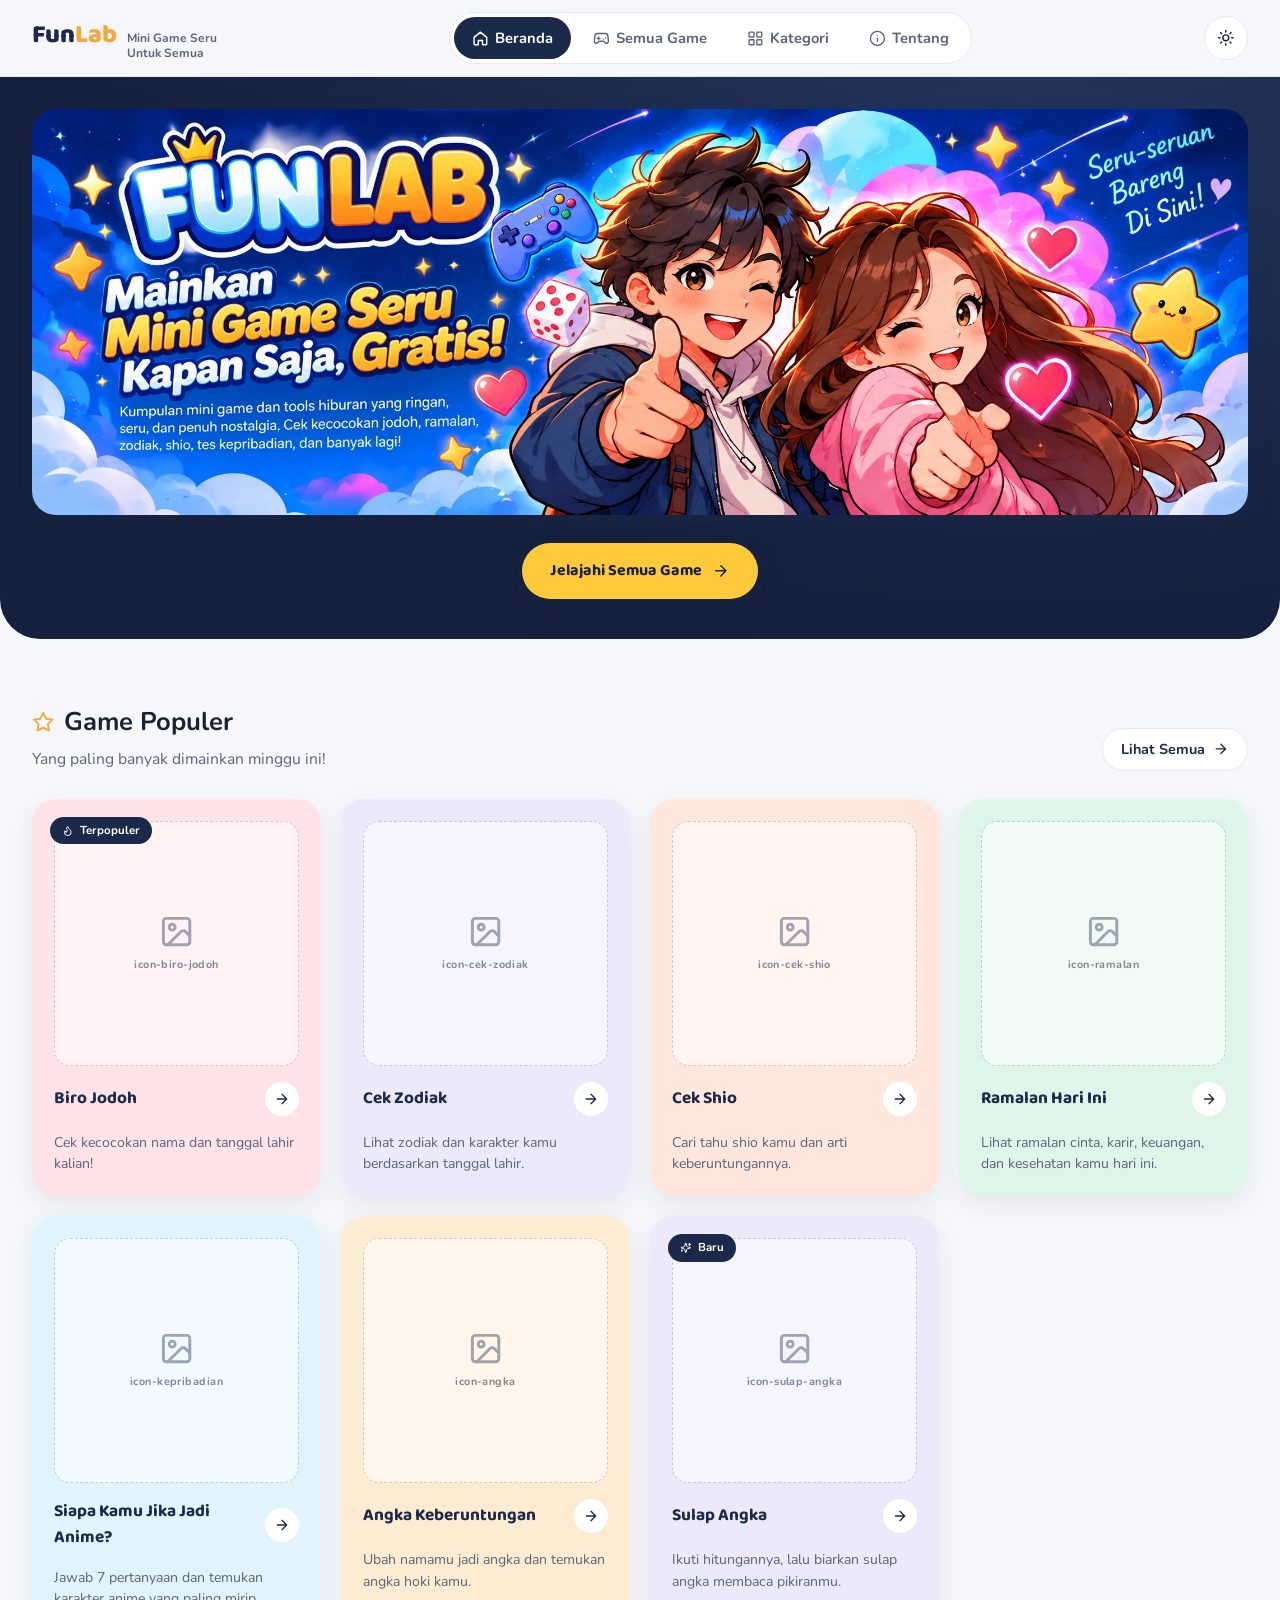
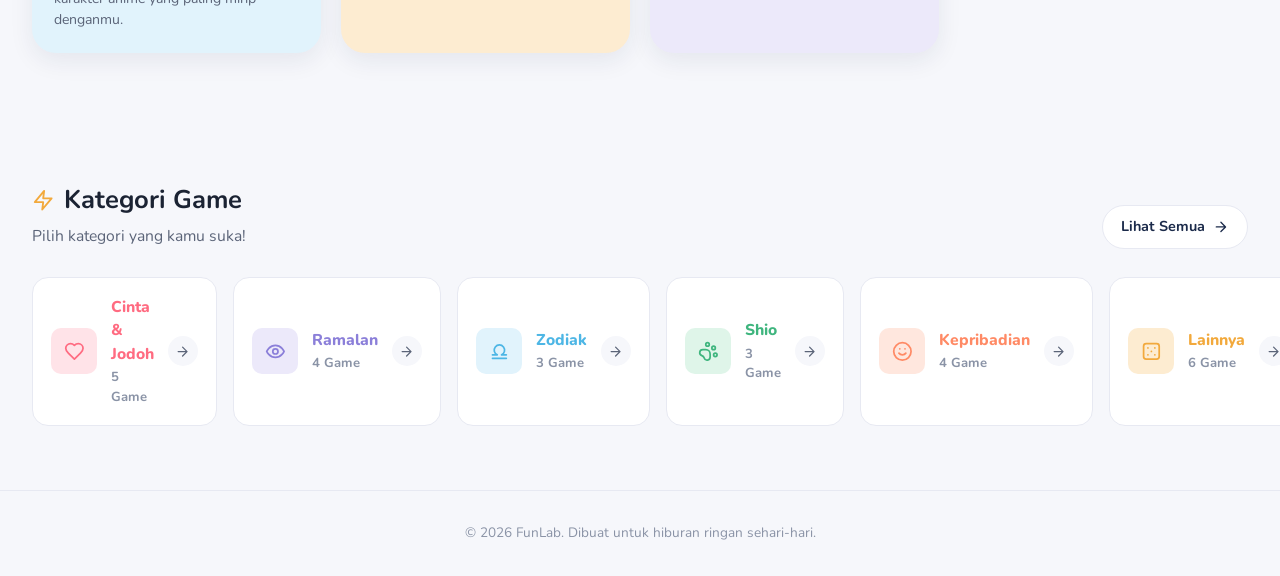
==== commit b57e8eab: "Add files via upload" ====
--- a/index.html
+++ b/index.html
@@ -31,14 +31,12 @@
   <!-- ============ HERO ============ -->
   <section class="hero">
     <div class="container">
-      <div class="hero-copy">
-        <h1>Mainkan<br><span class="accent-yellow">Mini Game Seru</span><br>Kapan Saja, <span class="accent-coral">Gratis!</span></h1>
-        <p>Kumpulan mini game dan tools hiburan yang ringan, seru, dan penuh nostalgia. Cek kecocokan jodoh, ramalan, zodiak, shio, tes kepribadian, sulap angka, dan banyak lagi!</p>
+      <h1 class="sr-only">Mainkan Mini Game Seru Kapan Saja, Gratis!</h1>
+      <div class="hero-visual">
+        <img class="hero-banner" src="assets/images/hero-banner.webp" width="2170" height="725" alt="FunLab — kumpulan mini game seru untuk semua" fetchpriority="high">
+      </div>
+      <div class="hero-cta">
         <a href="#game-populer" class="btn-primary">Jelajahi Semua Game <i data-icon="arrow-right"></i></a>
-      </div>
-      <div class="hero-visual">
-        <!-- Placeholder ilustrasi hero — ganti dengan <img src="assets/images/hero-banner.png" alt="..."> -->
-        <div class="img-placeholder" data-asset="hero-banner"><i data-icon="image"></i></div>
       </div>
     </div>
   </section>
--- a/assets/css/style.css
+++ b/assets/css/style.css
@@ -226,42 +226,9 @@
 .hero .container {
   display: grid;
   grid-template-columns: 1fr;
-  align-items: center;
-  gap: 40px;
-  padding-top: 56px;
-  padding-bottom: 56px;
-}
-
-@media (min-width: 900px) {
-  .hero .container {
-    grid-template-columns: 1.1fr 0.9fr;
-    padding-top: 72px;
-    padding-bottom: 72px;
-  }
-}
-
-.hero-copy {
-  position: relative;
-  z-index: 2;
-  color: #fff;
-}
-
-.hero-copy h1 {
-  color: #fff;
-  font-size: clamp(2.2rem, 5vw, 3.2rem);
-  font-weight: 800;
-  line-height: 1.15;
-  margin-bottom: 20px;
-}
-
-.hero-copy h1 .accent-yellow { color: var(--yellow-500); }
-.hero-copy h1 .accent-coral { color: var(--coral-500); }
-
-.hero-copy p {
-  color: rgba(255,255,255,0.72);
-  font-size: 1.02rem;
-  max-width: 46ch;
-  margin-bottom: 28px;
+  gap: 28px;
+  padding-top: 32px;
+  padding-bottom: 40px;
 }
 
 .btn-primary {
@@ -284,18 +251,33 @@
 .hero-visual {
   position: relative;
   z-index: 1;
-  display: flex;
-  align-items: center;
-  justify-content: center;
-}
-
-.hero-visual .img-placeholder {
+}
+
+.hero-banner {
+  display: block;
   width: 100%;
-  aspect-ratio: 4 / 3;
-  --ph-color: rgba(255,255,255,0.08);
-  color: rgba(255,255,255,0.6);
-  font-size: 3rem;
-  border-color: rgba(255,255,255,0.25);
+  height: auto;
+  border-radius: var(--radius-lg);
+  box-shadow: var(--shadow-pop);
+}
+
+.hero-cta {
+  position: relative;
+  z-index: 1;
+  text-align: center;
+}
+
+/* Teks untuk pembaca layar & mesin pencari, tidak tampil di layar */
+.sr-only {
+  position: absolute;
+  width: 1px;
+  height: 1px;
+  padding: 0;
+  margin: -1px;
+  overflow: hidden;
+  clip: rect(0, 0, 0, 0);
+  white-space: nowrap;
+  border: 0;
 }
 
 /* =========================================================
